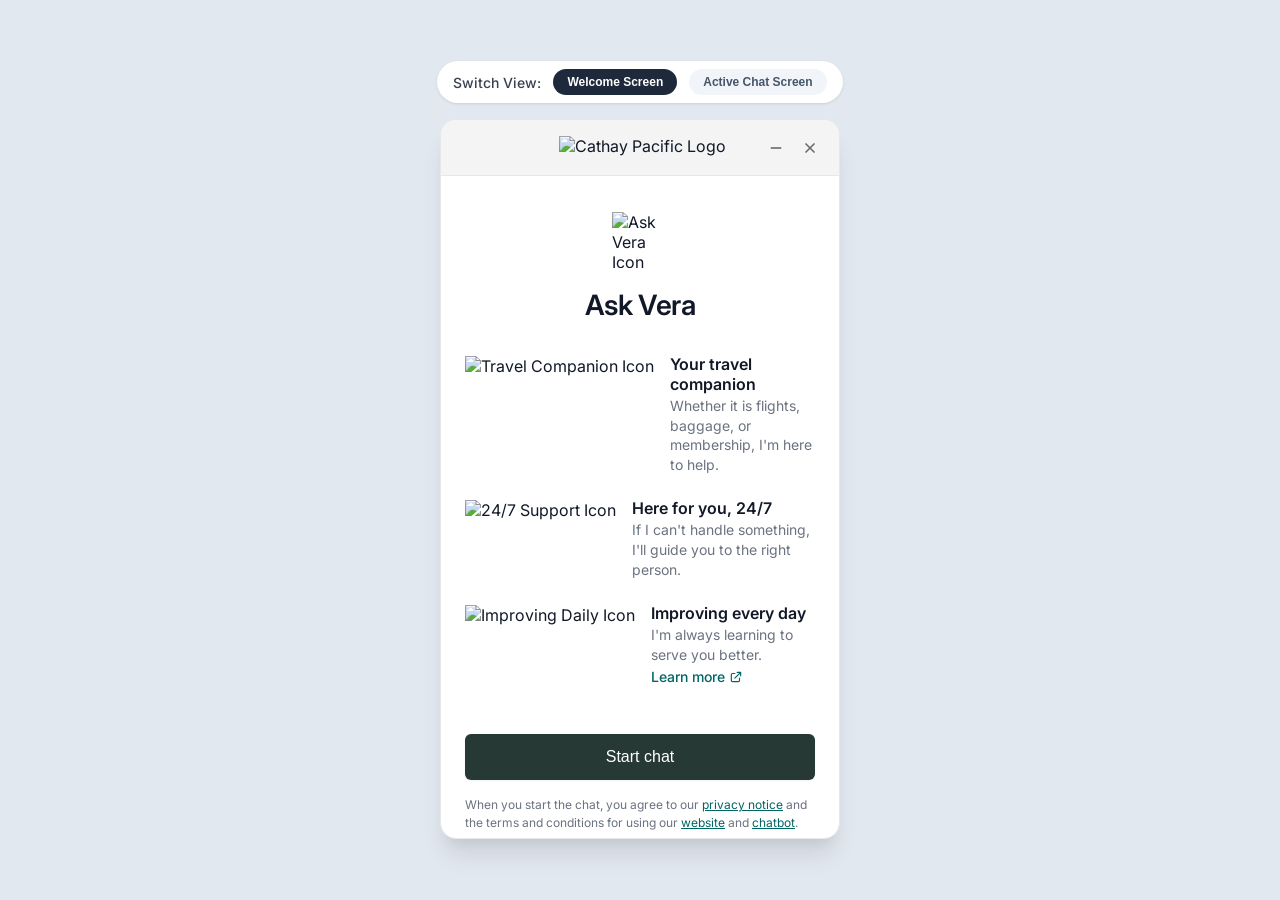
==== Frontend/index.html @ 7f9155d4 "added basic ui elements from the website" ====
<!DOCTYPE html>
<html lang="en">

<head>
    <meta charset="UTF-8">
    <meta name="viewport" content="width=device-width, initial-scale=1.0">
    <title>Ask Vera - Cathay Assistant</title>

    <!-- Inter Font -->
    <link rel="preconnect" href="https://fonts.googleapis.com">
    <link rel="preconnect" href="https://fonts.gstatic.com" crossorigin>
    <link href="https://fonts.googleapis.com/css2?family=Inter:wght@300;400;500;600;700&display=swap" rel="stylesheet">

    <!-- Embedded style.css for Single-File Standalone Execution -->
    <link rel="stylesheet" href="./style.css">
</head>

<body>

    <!-- Demo Screen Switching Toolbar -->
    <div class="view-switcher-toolbar">
        <span>Switch View:</span>
        <button id="btn-welcome-view" class="demo-btn demo-btn-active">Welcome Screen</button>
        <button id="btn-chat-view" class="demo-btn demo-btn-inactive">Active Chat Screen</button>
    </div>

    <!-- Chat Modal Window Container -->
    <div class="chat-modal">

        <!-- HEADER -->
        <header class="modal-header">
            <div class="header-spacer"></div>

            <!-- Cathay Pacific Logo Image Asset -->
            <div class="header-logo">
                <img src="https://companieslogo.com/img/orig/0293.HK-ef2d48dd.png?t=1746518351" alt="Cathay Pacific Logo">
            </div>

            <!-- Window Action Buttons -->
            <div class="header-actions">
                <button class="icon-btn" title="Minimize">
                    <img src="data:image/svg+xml;utf8,<svg xmlns='http://www.w3.org/2000/svg' viewBox='0 0 24 24' fill='none' stroke='%23333333' stroke-width='2.2'><line x1='5' y1='12' x2='19' y2='12'/></svg>"
                        alt="Minimize">
                </button>
                <button class="icon-btn" title="Close">
                    <img src="data:image/svg+xml;utf8,<svg xmlns='http://www.w3.org/2000/svg' viewBox='0 0 24 24' fill='none' stroke='%23333333' stroke-width='2.2'><line x1='18' y1='6' x2='6' y2='18'/><line x1='6' y1='6' x2='18' y2='18'/></svg>"
                        alt="Close">
                </button>
            </div>
        </header>

        <!-- SCREEN 1: WELCOME SCREEN -->
        <div id="screen-welcome" class="screen-view welcome-container custom-scrollbar">
            <div class="welcome-hero">

                <!-- Hero AI Spark Icon -->
                <div class="hero-icon-box">
                    <img src="https://www.cathaypacific.com/verachatbot/assets/img/start_page/icon_ai_chatbot.svg" alt="Ask Vera Icon">
                </div>

                <h1 class="welcome-title">Ask Vera</h1>

                <!-- Feature Points -->
                <div class="feature-list">

                    <!-- Feature 1: Flight -->
                    <div class="feature-item">
                        <div class="feature-icon">
                            <img src="https://www.cathaypacific.com/verachatbot/assets/img/start_page/icon_intro_1.png" alt="Travel Companion Icon">
                        </div>
                        <div class="feature-content">
                            <h3>Your travel companion</h3>
                            <p>Whether it is flights, baggage, or membership, I'm here to help.</p>
                        </div>
                    </div>

                    <!-- Feature 2: 24/7 Clock -->
                    <div class="feature-item">
                        <div class="feature-icon">
                            <img src="https://www.cathaypacific.com/verachatbot/assets/img/start_page/icon_intro_2.png" alt="24/7 Support Icon">
                        </div>
                        <div class="feature-content">
                            <h3>Here for you, 24/7</h3>
                            <p>If I can't handle something, I'll guide you to the right person.</p>
                        </div>
                    </div>

                    <!-- Feature 3: Sprout/Improving -->
                    <div class="feature-item">
                        <div class="feature-icon">
                            <img src="https://www.cathaypacific.com/verachatbot/assets/img/start_page/icon_intro_3.png" alt="Improving Daily Icon">
                        </div>
                        <div class="feature-content">
                            <h3>Improving every day</h3>
                            <p>I'm always learning to serve you better.</p>
                            <a href="#" class="inline-link">
                                Learn more
                                <img src="data:image/svg+xml;utf8,<svg xmlns='http://www.w3.org/2000/svg' viewBox='0 0 24 24' fill='none' stroke='%23006564' stroke-width='2'><path stroke-linecap='round' stroke-linejoin='round' d='M10 6H6a2 2 0 00-2 2v10a2 2 0 002 2h10a2 2 0 002-2v-4M14 4h6m0 0v6m0-6L10 14'/></svg>"
                                    alt="External Link">
                            </a>
                        </div>
                    </div>

                </div>
            </div>

            <!-- Footer Button Area -->
            <div class="welcome-footer">
                <button id="btn-start-chat-action" class="btn-start-chat">Start chat</button>
                <p class="terms-text">
                    When you start the chat, you agree to our
                    <a href="#">privacy notice</a> and the terms and conditions for using our
                    <a href="#">website</a> and <a href="#">chatbot</a>.
                </p>
            </div>
        </div>

        <!-- SCREEN 2: ACTIVE CHAT SCREEN -->
        <div id="screen-chat" class="screen-view hidden">

            <!-- Messages Thread -->
            <div id="chat-messages-container" class="chat-messages-area custom-scrollbar">

                <!-- Welcome Greeting -->
                <div class="greeting-header">
                    <h2 class="greeting-title">
                        Hello there
                        <img src="data:image/svg+xml;utf8,<svg xmlns='http://www.w3.org/2000/svg' viewBox='0 0 100 100'><text y='.9em' font-size='90'>👋</text></svg>"
                            class="hand-wave-icon" alt="Waving Hand">
                    </h2>

                    <div class="divider-container">
                        <div class="divider-line"></div>
                        <span class="divider-text">Powered by Generative AI</span>
                        <div class="divider-line"></div>
                    </div>
                </div>

                <!-- Assistant Message Block -->
                <div class="message-meta">Vera 6:43 pm</div>
                <div class="chat-bubble-received">
                    Hi! I'm Vera, your AI travel assistant. I can help with flights, baggage, membership and more. How
                    can I assist you today?
                </div>

                <!-- Interactive Quick Option Chips -->
                <div class="quick-options-grid">

                    <button class="option-chip" data-prompt="I would like to change my flight">
                        <img src="data:image/svg+xml;utf8,<svg xmlns='http://www.w3.org/2000/svg' viewBox='0 0 24 24' fill='none' stroke='%23006564' stroke-width='2'><path stroke-linecap='round' stroke-linejoin='round' d='M4 4v5h.582m15.356 2A8.001 8.001 0 004.582 9m0 0H9m11 11v-5h-.581m0 0a8.003 8.003 0 01-15.357-2m15.357 2H15'/></svg>"
                            alt="Change Flight">
                        Change flight
                    </button>

                    <button class="option-chip" data-prompt="I need to update my contact details">
                        <img src="data:image/svg+xml;utf8,<svg xmlns='http://www.w3.org/2000/svg' viewBox='0 0 24 24' fill='none' stroke='%23006564' stroke-width='2'><path stroke-linecap='round' stroke-linejoin='round' d='M10 6H5a2 2 0 00-2 2v9a2 2 0 002 2h14a2 2 0 002-2V8a2 2 0 00-2-2h-5m-4 0V5a2 2 0 114 0v1m-4 0a2 2 0 104 0m-5 8a2 2 0 100-4 2 2 0 000 4zm0 0c1.306 0 2.417.835 2.83 2M9 14a3.001 3.001 0 00-2.83 2'/></svg>"
                            alt="Update Contact">
                        Update contact details
                    </button>

                    <button class="option-chip" data-prompt="Help me troubleshoot an issue">
                        <img src="data:image/svg+xml;utf8,<svg xmlns='http://www.w3.org/2000/svg' viewBox='0 0 24 24' fill='none' stroke='%23006564' stroke-width='2'><path stroke-linecap='round' stroke-linejoin='round' d='M12 18h.01M8 21h8a2 2 0 002-2V5a2 2 0 00-2-2H8a2 2 0 00-2 2v14a2 2 0 002 2z'/></svg>"
                            alt="Troubleshoot">
                        Troubleshoot an issue
                    </button>

                    <button class="option-chip" data-prompt="I want to change my name on the ticket">
                        <img src="data:image/svg+xml;utf8,<svg xmlns='http://www.w3.org/2000/svg' viewBox='0 0 24 24' fill='none' stroke='%23006564' stroke-width='2'><path stroke-linecap='round' stroke-linejoin='round' d='M15.232 5.232l3.536 3.536m-2.036-5.036a2.5 2.5 0 113.536 3.536L6.5 21.036H3v-3.572L16.732 3.732z'/></svg>"
                            alt="Change Name">
                        Change name
                    </button>

                    <button class="option-chip" data-prompt="I need to cancel my booking">
                        <img src="data:image/svg+xml;utf8,<svg xmlns='http://www.w3.org/2000/svg' viewBox='0 0 24 24' fill='none' stroke='%23006564' stroke-width='2'><path stroke-linecap='round' stroke-linejoin='round' d='M15 5v2m0 4v2m0 4v2M5 5a2 2 0 00-2 2v3a2 2 0 110 4v3a2 2 0 002 2h14a2 2 0 002-2v-3a2 2 0 110-4V7a2 2 0 00-2-2H5z'/></svg>"
                            alt="Cancel Booking">
                        Cancel booking
                    </button>

                    <button class="option-chip" data-prompt="Manage my membership account">
                        <img src="data:image/svg+xml;utf8,<svg xmlns='http://www.w3.org/2000/svg' viewBox='0 0 24 24' fill='none' stroke='%23006564' stroke-width='2'><path stroke-linecap='round' stroke-linejoin='round' d='M16 7a4 4 0 11-8 0 4 4 0 018 0zM12 14a7 7 0 00-7 7h14a7 7 0 00-7-7z'/></svg>"
                            alt="Manage Account">
                        Manage my account
                    </button>

                    <button class="option-chip" data-prompt="I would like to upgrade my cabin class">
                        <img src="data:image/svg+xml;utf8,<svg xmlns='http://www.w3.org/2000/svg' viewBox='0 0 24 24' fill='none' stroke='%23006564' stroke-width='2'><path stroke-linecap='round' stroke-linejoin='round' d='M5 10l7-7m0 0l7 7m-7-7v18'/></svg>"
                            alt="Upgrade Cabin">
                        Upgrade my cabin
                    </button>

                </div>

            </div>

            <!-- Chat Bottom Input Footer -->
            <div class="chat-footer">
                <form id="chat-form" class="input-wrapper" onsubmit="event.preventDefault(); handleUserSendMessage();">
                    <input type="text" id="chat-user-input" placeholder="Type or ask something" class="chat-input"
                        autocomplete="off">
                    <button type="submit" class="btn-send">SEND</button>
                </form>

                <div class="footer-disclaimer">
                    <span>Vera is always learning—verify important details.</span>
                    <a href="#" class="inline-link" style="font-size: 11px;">
                        Learn more
                        <img src="data:image/svg+xml;utf8,<svg xmlns='http://www.w3.org/2000/svg' viewBox='0 0 24 24' fill='none' stroke='%23006564' stroke-width='2'><path stroke-linecap='round' stroke-linejoin='round' d='M10 6H6a2 2 0 00-2 2v10a2 2 0 002 2h10a2 2 0 002-2v-4M14 4h6m0 0v6m0-6L10 14'/></svg>"
                            alt="Link" style="width:11px; height:11px;">
                    </a>
                </div>
            </div>
        </div>
    </div>
    <script src="./main.js"></script>

</body>

</html>
---- Frontend/style.css ----
:root {
    --cathay-dark: #273934;
    --cathay-dark-hover: #1b2925;
    --cathay-teal: #006564;
    --cathay-teal-hover: #004d4c;
    --cathay-light-bg: #f5f5f4;
    --cathay-color: #006564;
    --header-bg: #f3f4f3;
    --border-color: #e5e7eb;
    --text-main: #111827;
    --text-muted: #6b7280;
    --text-subtle: #9ca3af;
    --chip-border: #d1d5db;
    --chip-border-hover: #9ca3af;
    --font-family: 'Inter', -apple-system, BlinkMacSystemFont, "Segoe UI", Roboto, sans-serif;
}

* {
    box-sizing: border-box;
    margin: 0;
    padding: 0;
}

body {
    font-family: var(--font-family);
    background-color: #e2e8f0;
    min-height: 100vh;
    display: flex;
    flex-direction: column;
    align-items: center;
    justify-content: center;
    padding: 16px;
    color: var(--text-main);
    -webkit-font-smoothing: antialiased;
}

/* Screen View Switcher Toolbar (Demo Toggle) */
.view-switcher-toolbar {
    margin-bottom: 16px;
    background-color: #ffffff;
    padding: 8px 16px;
    border-radius: 9999px;
    box-shadow: 0 1px 3px rgba(0, 0, 0, 0.1);
    display: flex;
    align-items: center;
    gap: 12px;
    font-size: 14px;
    z-index: 10;
}

.view-switcher-toolbar span {
    font-weight: 500;
    color: #374151;
}

.demo-btn {
    padding: 6px 14px;
    border-radius: 9999px;
    font-size: 12px;
    font-weight: 600;
    border: none;
    cursor: pointer;
    transition: all 0.2s ease;
}

.demo-btn-active {
    background-color: #1e293b;
    color: #ffffff;
}

.demo-btn-inactive {
    background-color: #f1f5f9;
    color: #475569;
}

.demo-btn-inactive:hover {
    background-color: #e2e8f0;
}

/* Chat Window Container */
.chat-modal {
    width: 100%;
    max-width: 400px;
    height: 720px;
    background-color: #ffffff;
    border-radius: 16px;
    box-shadow: 0 20px 25px -5px rgba(0, 0, 0, 0.1), 0 10px 10px -5px rgba(0, 0, 0, 0.04);
    overflow: hidden;
    display: flex;
    flex-direction: column;
    border: 1px solid var(--border-color);
    position: relative;
}

/* Modal Header */
.modal-header {
    height: 56px;
    background-color: var(--header-bg);
    border-bottom: 1px solid var(--border-color);
    display: flex;
    align-items: center;
    justify-content: space-between;
    padding: 0 20px;
    flex-shrink: 0;
    user-select: none;
}

.header-spacer {
    width: 24px;
}

.header-logo {
    display: flex;
    align-items: center;
    justify-content: center;
}

.header-logo img {
    height: 24px;
    width: auto;
    padding-left: 2rem;
}

.header-actions {
    display: flex;
    align-items: center;
    gap: 16px;
}

.icon-btn {
    background: none;
    border: none;
    cursor: pointer;
    display: flex;
    align-items: center;
    justify-content: center;
    opacity: 0.7;
    transition: opacity 0.2s ease;
}

.icon-btn:hover {
    opacity: 1;
}

.icon-btn img {
    width: 18px;
    height: 18px;
}

/* Screen Views Setup */
.screen-view {
    flex: 1;
    display: flex;
    flex-direction: column;
    overflow: hidden;
}

.screen-view.hidden {
    display: none !important;
}

/* Scrollbar Formatting */
.custom-scrollbar {
    overflow-y: auto;
}

.custom-scrollbar::-webkit-scrollbar {
    width: 5px;
}

.custom-scrollbar::-webkit-scrollbar-track {
    background: transparent;
}

.custom-scrollbar::-webkit-scrollbar-thumb {
    background: #cbd5e1;
    border-radius: 10px;
}

/* ================= WELCOME SCREEN ================= */
.welcome-container {
    padding: 24px;
    justify-content: space-between;
}

.welcome-hero {
    display: flex;
    flex-direction: column;
    align-items: center;
    padding-top: 8px;
}

.hero-icon-box {
    width: 64px;
    height: 64px;
    border-radius: 16px;
    background-color: transparent;
    display: flex;
    align-items: center;
    justify-content: center;
    margin-bottom: 16px;
}

.hero-icon-box img {
    width: 56px;
    height: 56px;
}

.welcome-title {
    font-size: 28px;
    font-weight: 600;
    color: var(--text-main);
    margin-bottom: 32px;
    letter-spacing: -0.02em;
}

/* Feature Items List */
.feature-list {
    width: 100%;
    display: flex;
    flex-direction: column;
    gap: 24px;
    text-align: left;
}

.feature-item {
    display: flex;
    align-items: flex-start;
    gap: 16px;
}

.feature-icon {
    margin-top: 2px;
    flex-shrink: 0;
}

.feature-icon img {
    width: 24px;
    height: 24px;
}

.feature-content h3 {
    font-size: 16px;
    font-weight: 600;
    color: var(--text-main);
}

.feature-content p {
    font-size: 14px;
    color: var(--text-muted);
    line-height: 1.4;
    margin-top: 2px;
}

.inline-link {
    display: inline-flex;
    align-items: center;
    gap: 4px;
    font-size: 14px;
    color: var(--cathay-teal);
    text-decoration: none;
    margin-top: 4px;
    font-weight: 500;
}

.inline-link:hover {
    text-decoration: underline;
}

.inline-link img {
    width: 14px;
    height: 14px;
}

/* Welcome Action Footer */
.welcome-footer {
    margin-top: 32px;
    padding-top: 16px;
}

.btn-start-chat {
    width: 100%;
    padding: 14px 0;
    background-color: var(--cathay-dark);
    color: #ffffff;
    font-weight: 500;
    font-size: 16px;
    border: none;
    border-radius: 6px;
    cursor: pointer;
    transition: background-color 0.2s ease;
    box-shadow: 0 1px 2px rgba(0, 0, 0, 0.05);
}

.btn-start-chat:hover {
    background-color: var(--cathay-dark-hover);
}

.terms-text {
    font-size: 12px;
    color: var(--text-muted);
    text-align: left;
    margin-top: 16px;
    line-height: 1.5;
}

.terms-text a {
    color: var(--cathay-teal);
    text-decoration: underline;
}

/* ================= ACTIVE CHAT SCREEN ================= */
.chat-messages-area {
    flex: 1;
    padding: 20px;
    display: flex;
    flex-direction: column;
    gap: 16px;
}

.greeting-header {
    padding-top: 8px;
}

.greeting-title {
    font-size: 28px;
    font-weight: 600;
    color: var(--text-main);
    display: flex;
    align-items: center;
    gap: 8px;
}

.hand-wave-icon {
    width: 28px;
    height: 28px;
}

/* Powered by Divider */
.divider-container {
    display: flex;
    align-items: center;
    margin: 16px 0;
}

.divider-line {
    flex-grow: 1;
    border-top: 1px solid var(--border-color);
}

.divider-text {
    padding: 0 12px;
    font-size: 12px;
    color: var(--text-subtle);
    font-weight: 400;
}

/* Chat Metadata */
.message-meta {
    font-size: 12px;
    color: var(--text-subtle);
    font-weight: 500;
}

/* Message Bubbles */
.chat-bubble-received {
    background-color: var(--cathay-light-bg);
    color: #1f2937;
    padding: 16px;
    border-radius: 16px;
    border-top-left-radius: 2px;
    max-width: 88%;
    font-size: 14.5px;
    line-height: 1.5;
}

.chat-bubble-sent {
    background-color: var(--cathay-dark);
    color: #ffffff;
    padding: 12px 16px;
    border-radius: 16px;
    border-top-right-radius: 2px;
    max-width: 80%;
    font-size: 14px;
    line-height: 1.4;
    align-self: flex-end;
}

/* Quick Action Chips */
.quick-options-grid {
    display: flex;
    flex-wrap: wrap;
    gap: 8px;
    padding-top: 8px;
}

.option-chip {
    display: flex;
    align-items: center;
    gap: 8px;
    padding: 10px 14px;
    background-color: #ffffff;
    border: 1px solid var(--chip-border);
    color: #1f2937;
    border-radius: 8px;
    font-size: 12px;
    font-weight: 500;
    cursor: pointer;
    transition: all 0.2s ease;
    box-shadow: 0 1px 2px rgba(0, 0, 0, 0.03);
}

.option-chip:hover {
    border-color: var(--chip-border-hover);
    background-color: #f9fafb;
}

.option-chip img {
    width: 16px;
    height: 16px;
}

/* Input & Bottom Sticky Footer */
.chat-footer {
    border-top: 1px solid var(--border-color);
    background-color: #ffffff;
    padding: 12px;
}

.input-wrapper {
    display: flex;
    align-items: center;
    justify-content: space-between;
    background-color: var(--cathay-light-bg);
    border-radius: 9999px;
    padding: 8px 16px;
    margin-bottom: 8px;
}

.chat-input {
    background: transparent;
    border: none;
    outline: none;
    font-size: 14px;
    color: var(--text-main);
    width: 100%;
    padding-right: 8px;
}

.chat-input::placeholder {
    color: var(--text-subtle);
}

.btn-send {
    background: none;
    border: none;
    color: var(--cathay-teal);
    font-weight: 600;
    font-size: 12px;
    letter-spacing: 0.05em;
    text-transform: uppercase;
    cursor: pointer;
    transition: opacity 0.2s ease;
    flex-shrink: 0;
}

.btn-send:hover {
    opacity: 0.8;
}

.footer-disclaimer {
    font-size: 11px;
    color: var(--text-muted);
    text-align: center;
    display: flex;
    align-items: center;
    justify-content: center;
    gap: 4px;
    padding-top: 4px;
}
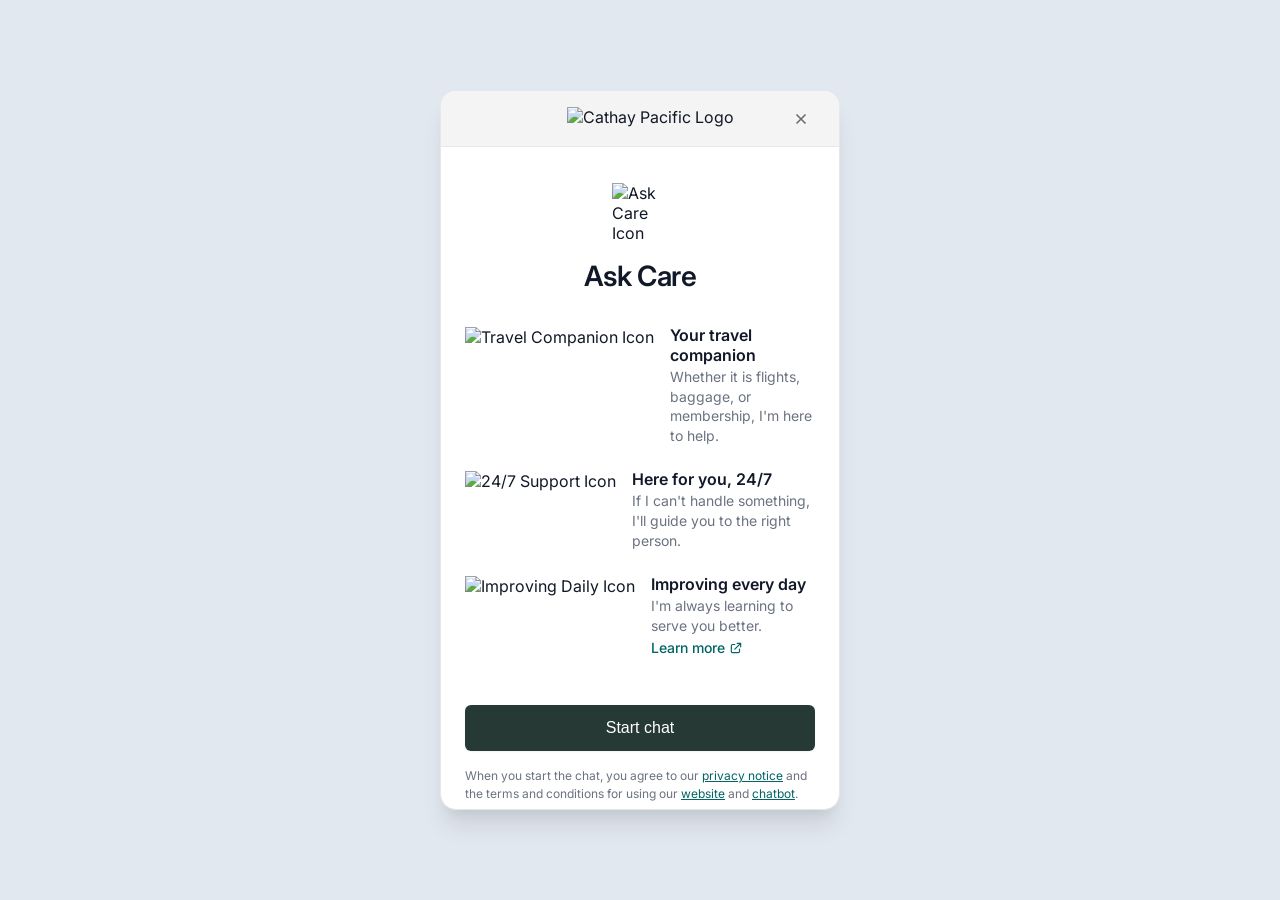
==== commit f311748f: "Done" ====
--- a/Frontend/index.html
+++ b/Frontend/index.html
@@ -4,7 +4,7 @@
 <head>
     <meta charset="UTF-8">
     <meta name="viewport" content="width=device-width, initial-scale=1.0">
-    <title>Ask Vera - Cathay Assistant</title>
+    <title>Ask Care - Cathay Assistant</title>
 
     <!-- Inter Font -->
     <link rel="preconnect" href="https://fonts.googleapis.com">
@@ -16,13 +16,6 @@
 </head>
 
 <body>
-
-    <!-- Demo Screen Switching Toolbar -->
-    <div class="view-switcher-toolbar">
-        <span>Switch View:</span>
-        <button id="btn-welcome-view" class="demo-btn demo-btn-active">Welcome Screen</button>
-        <button id="btn-chat-view" class="demo-btn demo-btn-inactive">Active Chat Screen</button>
-    </div>
 
     <!-- Chat Modal Window Container -->
     <div class="chat-modal">
@@ -38,10 +31,6 @@
 
             <!-- Window Action Buttons -->
             <div class="header-actions">
-                <button class="icon-btn" title="Minimize">
-                    <img src="data:image/svg+xml;utf8,<svg xmlns='http://www.w3.org/2000/svg' viewBox='0 0 24 24' fill='none' stroke='%23333333' stroke-width='2.2'><line x1='5' y1='12' x2='19' y2='12'/></svg>"
-                        alt="Minimize">
-                </button>
                 <button class="icon-btn" title="Close">
                     <img src="data:image/svg+xml;utf8,<svg xmlns='http://www.w3.org/2000/svg' viewBox='0 0 24 24' fill='none' stroke='%23333333' stroke-width='2.2'><line x1='18' y1='6' x2='6' y2='18'/><line x1='6' y1='6' x2='18' y2='18'/></svg>"
                         alt="Close">
@@ -55,10 +44,10 @@
 
                 <!-- Hero AI Spark Icon -->
                 <div class="hero-icon-box">
-                    <img src="https://www.cathaypacific.com/verachatbot/assets/img/start_page/icon_ai_chatbot.svg" alt="Ask Vera Icon">
+                    <img src="https://www.cathaypacific.com/verachatbot/assets/img/start_page/icon_ai_chatbot.svg" alt="Ask Care Icon">
                 </div>
 
-                <h1 class="welcome-title">Ask Vera</h1>
+                <h1 class="welcome-title">Ask Care</h1>
 
                 <!-- Feature Points -->
                 <div class="feature-list">
@@ -137,55 +126,25 @@
                 </div>
 
                 <!-- Assistant Message Block -->
-                <div class="message-meta">Vera 6:43 pm</div>
+                <div class="message-meta">Care 6:43 pm</div>
                 <div class="chat-bubble-received">
-                    Hi! I'm Vera, your AI travel assistant. I can help with flights, baggage, membership and more. How
+                    Hi! I'm Care, your AI travel assistant. I can help with flights, baggage, membership and more. How
                     can I assist you today?
                 </div>
 
                 <!-- Interactive Quick Option Chips -->
                 <div class="quick-options-grid">
 
-                    <button class="option-chip" data-prompt="I would like to change my flight">
-                        <img src="data:image/svg+xml;utf8,<svg xmlns='http://www.w3.org/2000/svg' viewBox='0 0 24 24' fill='none' stroke='%23006564' stroke-width='2'><path stroke-linecap='round' stroke-linejoin='round' d='M4 4v5h.582m15.356 2A8.001 8.001 0 004.582 9m0 0H9m11 11v-5h-.581m0 0a8.003 8.003 0 01-15.357-2m15.357 2H15'/></svg>"
-                            alt="Change Flight">
-                        Change flight
+                    <button class="option-chip" data-prompt="View my plan">
+                        <img src="data:image/svg+xml;utf8,<svg xmlns='http://www.w3.org/2000/svg' viewBox='0 0 24 24' fill='none' stroke='%23006564' stroke-width='2'><path stroke-linecap='round' stroke-linejoin='round' d='M9 5H7a2 2 0 00-2 2v12a2 2 0 002 2h10a2 2 0 002-2V7a2 2 0 00-2-2h-2M9 5a2 2 0 002 2h2a2 2 0 002-2M9 5a2 2 0 012-2h2a2 2 0 012 2m-6 9l2 2 4-4'/></svg>"
+                            alt="View my plan">
+                        View my plan
                     </button>
 
-                    <button class="option-chip" data-prompt="I need to update my contact details">
-                        <img src="data:image/svg+xml;utf8,<svg xmlns='http://www.w3.org/2000/svg' viewBox='0 0 24 24' fill='none' stroke='%23006564' stroke-width='2'><path stroke-linecap='round' stroke-linejoin='round' d='M10 6H5a2 2 0 00-2 2v9a2 2 0 002 2h14a2 2 0 002-2V8a2 2 0 00-2-2h-5m-4 0V5a2 2 0 114 0v1m-4 0a2 2 0 104 0m-5 8a2 2 0 100-4 2 2 0 000 4zm0 0c1.306 0 2.417.835 2.83 2M9 14a3.001 3.001 0 00-2.83 2'/></svg>"
-                            alt="Update Contact">
-                        Update contact details
-                    </button>
-
-                    <button class="option-chip" data-prompt="Help me troubleshoot an issue">
-                        <img src="data:image/svg+xml;utf8,<svg xmlns='http://www.w3.org/2000/svg' viewBox='0 0 24 24' fill='none' stroke='%23006564' stroke-width='2'><path stroke-linecap='round' stroke-linejoin='round' d='M12 18h.01M8 21h8a2 2 0 002-2V5a2 2 0 00-2-2H8a2 2 0 00-2 2v14a2 2 0 002 2z'/></svg>"
-                            alt="Troubleshoot">
-                        Troubleshoot an issue
-                    </button>
-
-                    <button class="option-chip" data-prompt="I want to change my name on the ticket">
-                        <img src="data:image/svg+xml;utf8,<svg xmlns='http://www.w3.org/2000/svg' viewBox='0 0 24 24' fill='none' stroke='%23006564' stroke-width='2'><path stroke-linecap='round' stroke-linejoin='round' d='M15.232 5.232l3.536 3.536m-2.036-5.036a2.5 2.5 0 113.536 3.536L6.5 21.036H3v-3.572L16.732 3.732z'/></svg>"
-                            alt="Change Name">
-                        Change name
-                    </button>
-
-                    <button class="option-chip" data-prompt="I need to cancel my booking">
-                        <img src="data:image/svg+xml;utf8,<svg xmlns='http://www.w3.org/2000/svg' viewBox='0 0 24 24' fill='none' stroke='%23006564' stroke-width='2'><path stroke-linecap='round' stroke-linejoin='round' d='M15 5v2m0 4v2m0 4v2M5 5a2 2 0 00-2 2v3a2 2 0 110 4v3a2 2 0 002 2h14a2 2 0 002-2v-3a2 2 0 110-4V7a2 2 0 00-2-2H5z'/></svg>"
-                            alt="Cancel Booking">
-                        Cancel booking
-                    </button>
-
-                    <button class="option-chip" data-prompt="Manage my membership account">
-                        <img src="data:image/svg+xml;utf8,<svg xmlns='http://www.w3.org/2000/svg' viewBox='0 0 24 24' fill='none' stroke='%23006564' stroke-width='2'><path stroke-linecap='round' stroke-linejoin='round' d='M16 7a4 4 0 11-8 0 4 4 0 018 0zM12 14a7 7 0 00-7 7h14a7 7 0 00-7-7z'/></svg>"
-                            alt="Manage Account">
-                        Manage my account
-                    </button>
-
-                    <button class="option-chip" data-prompt="I would like to upgrade my cabin class">
-                        <img src="data:image/svg+xml;utf8,<svg xmlns='http://www.w3.org/2000/svg' viewBox='0 0 24 24' fill='none' stroke='%23006564' stroke-width='2'><path stroke-linecap='round' stroke-linejoin='round' d='M5 10l7-7m0 0l7 7m-7-7v18'/></svg>"
-                            alt="Upgrade Cabin">
-                        Upgrade my cabin
+                    <button class="option-chip" data-prompt="Take questionnaire">
+                        <img src="data:image/svg+xml;utf8,<svg xmlns='http://www.w3.org/2000/svg' viewBox='0 0 24 24' fill='none' stroke='%23006564' stroke-width='2'><path stroke-linecap='round' stroke-linejoin='round' d='M9 5H7a2 2 0 00-2 2v12a2 2 0 002 2h10a2 2 0 002-2V7a2 2 0 00-2-2h-2M9 5a2 2 0 002 2h2a2 2 0 002-2M9 12h.01M12 12h4M9 16h.01M12 16h4'/></svg>"
+                            alt="Take questionnaire">
+                        Take questionnaire
                     </button>
 
                 </div>
@@ -201,7 +160,7 @@
                 </form>
 
                 <div class="footer-disclaimer">
-                    <span>Vera is always learning—verify important details.</span>
+                    <span>Care is always learning—verify important details.</span>
                     <a href="#" class="inline-link" style="font-size: 11px;">
                         Learn more
                         <img src="data:image/svg+xml;utf8,<svg xmlns='http://www.w3.org/2000/svg' viewBox='0 0 24 24' fill='none' stroke='%23006564' stroke-width='2'><path stroke-linecap='round' stroke-linejoin='round' d='M10 6H6a2 2 0 00-2 2v10a2 2 0 002 2h10a2 2 0 002-2v-4M14 4h6m0 0v6m0-6L10 14'/></svg>"
@@ -211,6 +170,9 @@
             </div>
         </div>
     </div>
+    <script src="https://cdn.jsdelivr.net/npm/marked@18.2.0/lib/marked.umd.js"></script>
+    <script src="https://cdn.jsdelivr.net/npm/dompurify@3.4.17/dist/purify.min.js"></script>
+    <script src="./passenger-context.js"></script>
     <script src="./main.js"></script>
 
 </body>
--- a/Frontend/style.css
+++ b/Frontend/style.css
@@ -125,7 +125,10 @@
     display: flex;
     align-items: center;
     gap: 16px;
-}
+    position: relative;
+    z-index: 5;
+}
+.header-logo { pointer-events: none; }
 
 .icon-btn {
     background: none;
@@ -134,9 +137,15 @@
     display: flex;
     align-items: center;
     justify-content: center;
+    min-width: 36px;
+    min-height: 36px;
     opacity: 0.7;
     transition: opacity 0.2s ease;
-}
+    position: relative;
+    z-index: 2;
+}
+a.icon-btn { text-decoration: none; color: inherit; }
+#close-plan { min-width: 44px; min-height: 44px; z-index: 6; }
 
 .icon-btn:hover {
     opacity: 1;
@@ -158,6 +167,8 @@
 .screen-view.hidden {
     display: none !important;
 }
+html.open-chat #screen-welcome { display: none !important; }
+html.open-chat #screen-chat { display: flex !important; }
 
 /* Scrollbar Formatting */
 .custom-scrollbar {
@@ -367,7 +378,7 @@
     background-color: var(--cathay-light-bg);
     color: #1f2937;
     padding: 16px;
-    border-radius: 16px;
+    border: 1px solid var(--border-color);
     border-top-left-radius: 2px;
     max-width: 88%;
     font-size: 14.5px;
@@ -375,10 +386,9 @@
 }
 
 .chat-bubble-sent {
-    background-color: var(--cathay-dark);
-    color: #ffffff;
+    background-color: #e2ece7;
+    color: #2d2d2d;
     padding: 12px 16px;
-    border-radius: 16px;
     border-top-right-radius: 2px;
     max-width: 80%;
     font-size: 14px;
@@ -477,4 +487,158 @@
     justify-content: center;
     gap: 4px;
     padding-top: 4px;
-}+}
+
+/* Message Bubbles - Cathay Rounded Style */
+.chat-bubble-received,
+.chat-bubble-sent {
+    min-width: 0;
+    flex-shrink: 0;
+    overflow-wrap: anywhere;
+}
+
+.chat-bubble-received {
+    background-color: var(--cathay-light-bg);
+    color: #1f2937;
+    padding: 16px;
+    border-radius: 12px;
+    border: 1px solid var(--border-color);
+    max-width: 88%;
+    font-size: 14.5px;
+    line-height: 1.5;
+    align-self: flex-start;
+}
+
+.chat-bubble-received.has-action-buttons {
+    padding: 0;
+    overflow: hidden;
+    background-color: var(--cathay-light-bg);
+}
+
+.chat-bubble-received.has-action-buttons .chat-bubble-text {
+    padding: 16px;
+}
+
+.chat-bubble-received.has-action-buttons .chat-bubble-text > * + * {
+    margin-top: 0.75em;
+}
+
+.chat-bubble-received a {
+    color: var(--cathay-teal);
+    text-decoration: underline;
+}
+
+.chat-bubble-received a:hover {
+    color: var(--cathay-teal-hover);
+}
+
+.chat-bubble-received > * + * {
+    margin-top: 0.75em;
+}
+
+/* Stacked Action Buttons */
+.chat-action-button-group {
+    display: flex;
+    flex-direction: column;
+    background-color: #ffffff;
+    border-top: 1px solid #e5e7eb;
+    width: 100%;
+}
+
+.chat-action-btn-row {
+    width: 100%;
+    border-bottom: 1px solid #e5e7eb;
+}
+
+.chat-action-btn-row:last-child {
+    border-bottom: none;
+}
+
+.chat-action-btn {
+    width: 100%;
+    display: flex;
+    align-items: center;
+    justify-content: center;
+    position: relative;
+    padding: 14px 20px;
+    background-color: #ffffff;
+    border: none;
+    outline: none;
+    cursor: pointer;
+    color: var(--cathay-teal);
+    font-size: 15px;
+    font-weight: 500;
+    font-family: inherit;
+    transition: background-color 0.15s ease, color 0.15s ease;
+    user-select: none;
+    text-align: center;
+}
+
+.chat-action-btn:hover {
+    background-color: #f0f7f6;
+    color: var(--cathay-teal-hover);
+}
+
+.chat-action-btn:active {
+    background-color: #e2ece7;
+}
+
+.chat-action-btn-label {
+    flex: 1;
+    text-align: center;
+}
+
+/* Cathay Citation / Reference Link Chips */
+.cathay-citation-chips {
+    display: flex;
+    flex-wrap: wrap;
+    gap: 8px;
+    margin-top: 12px;
+    padding-top: 4px;
+}
+
+.cathay-citation-chip {
+    display: inline-flex;
+    align-items: center;
+    gap: 6px;
+    padding: 6px 10px;
+    background-color: #ffffff;
+    border: 1px solid #d1d5db;
+    border-radius: 4px;
+    color: var(--cathay-teal);
+    font-size: 12px;
+    font-weight: 500;
+    text-decoration: none !important;
+    max-width: 170px;
+    white-space: nowrap;
+    overflow: hidden;
+    text-overflow: ellipsis;
+    transition: all 0.2s ease;
+    cursor: pointer;
+    box-shadow: 0 1px 2px rgba(0, 0, 0, 0.02);
+}
+
+.cathay-citation-chip:hover {
+    border-color: var(--cathay-teal);
+    background-color: #f0f7f6;
+    color: var(--cathay-teal-hover);
+    text-decoration: none !important;
+}
+
+.cathay-citation-chip svg {
+    width: 14px;
+    height: 14px;
+    flex-shrink: 0;
+}
+
+.chat-bubble-sent {
+    background-color: #e2ece7;
+    color: #2d2d2d;
+    padding: 12px 16px;
+    border-radius: 10px;
+    border: 1px solid transparent;
+    max-width: 80%;
+    font-size: 14px;
+    line-height: 1.4;
+    align-self: flex-end;
+}
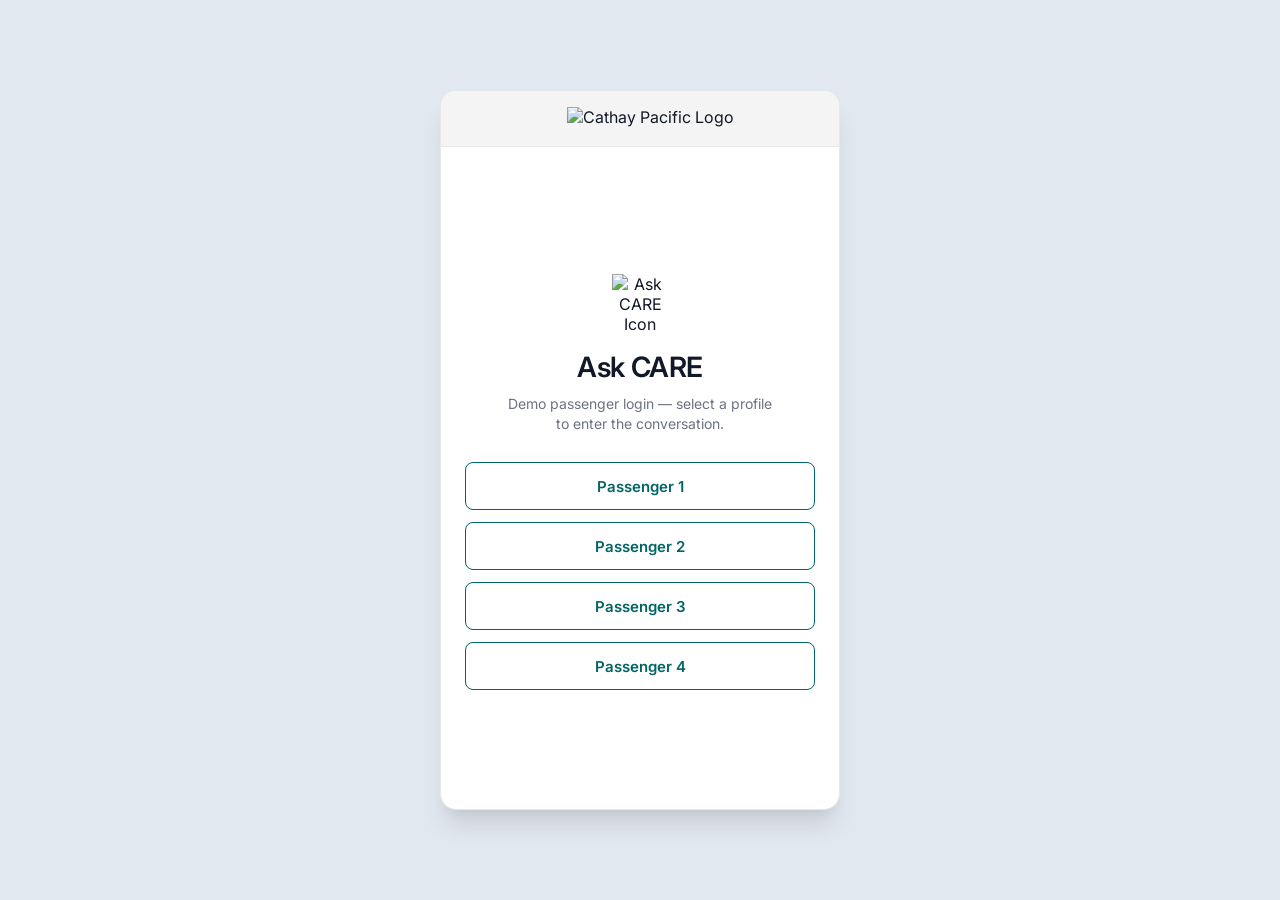
==== commit c29e7298: "Add in-phone demo login, capitalize CARE branding, and fix plan note/reference rendering" ====
--- a/Frontend/index.html
+++ b/Frontend/index.html
@@ -4,7 +4,7 @@
 <head>
     <meta charset="UTF-8">
     <meta name="viewport" content="width=device-width, initial-scale=1.0">
-    <title>Ask Care - Cathay Assistant</title>
+    <title>Ask CARE - Cathay Assistant</title>
 
     <!-- Inter Font -->
     <link rel="preconnect" href="https://fonts.googleapis.com">
@@ -31,23 +31,54 @@
 
             <!-- Window Action Buttons -->
             <div class="header-actions">
-                <button class="icon-btn" title="Close">
+                <button id="btn-close-chat" class="icon-btn hidden" type="button" title="Close">
                     <img src="data:image/svg+xml;utf8,<svg xmlns='http://www.w3.org/2000/svg' viewBox='0 0 24 24' fill='none' stroke='%23333333' stroke-width='2.2'><line x1='18' y1='6' x2='6' y2='18'/><line x1='6' y1='6' x2='18' y2='18'/></svg>"
                         alt="Close">
                 </button>
             </div>
         </header>
 
+        <!-- SCREEN 0: DEMO PASSENGER LOGIN -->
+        <div id="screen-login" class="screen-view login-container custom-scrollbar">
+            <div class="login-hero">
+                <div class="hero-icon-box">
+                    <img src="https://www.cathaypacific.com/verachatbot/assets/img/start_page/icon_ai_chatbot.svg" alt="Ask CARE Icon">
+                </div>
+                <h1 class="welcome-title login-title">Ask CARE</h1>
+                <p class="login-subtitle">Demo passenger login — select a profile to enter the conversation.</p>
+            </div>
+
+            <div class="login-passengers" aria-label="Choose a passenger">
+                <button type="button" class="passenger-btn" data-passenger="1">Passenger 1</button>
+                <button type="button" class="passenger-btn" data-passenger="2">Passenger 2</button>
+                <button type="button" class="passenger-btn" data-passenger="3">Passenger 3</button>
+                <button type="button" class="passenger-btn" data-passenger="4">Passenger 4</button>
+            </div>
+
+            <!-- In-phone prompt: Continue or Start new conversation -->
+            <div id="passenger-prompt-modal" class="phone-modal-backdrop hidden" role="dialog" aria-modal="true" aria-labelledby="prompt-passenger-title">
+                <div class="phone-modal-card">
+                    <h2 id="prompt-passenger-title">Passenger 1</h2>
+                    <p id="prompt-passenger-desc">Would you like to continue your previous conversation or start a new conversation?</p>
+                    <div class="phone-modal-actions">
+                        <button type="button" id="btn-continue-chat" class="btn-start-chat">Continue conversation</button>
+                        <button type="button" id="btn-new-chat" class="btn-secondary-chat">Start new conversation</button>
+                        <button type="button" id="btn-cancel-prompt" class="btn-cancel-prompt">Cancel</button>
+                    </div>
+                </div>
+            </div>
+        </div>
+
         <!-- SCREEN 1: WELCOME SCREEN -->
-        <div id="screen-welcome" class="screen-view welcome-container custom-scrollbar">
+        <div id="screen-welcome" class="screen-view welcome-container custom-scrollbar hidden">
             <div class="welcome-hero">
 
                 <!-- Hero AI Spark Icon -->
                 <div class="hero-icon-box">
-                    <img src="https://www.cathaypacific.com/verachatbot/assets/img/start_page/icon_ai_chatbot.svg" alt="Ask Care Icon">
-                </div>
-
-                <h1 class="welcome-title">Ask Care</h1>
+                    <img src="https://www.cathaypacific.com/verachatbot/assets/img/start_page/icon_ai_chatbot.svg" alt="Ask CARE Icon">
+                </div>
+
+                <h1 class="welcome-title">Ask CARE</h1>
 
                 <!-- Feature Points -->
                 <div class="feature-list">
@@ -126,9 +157,9 @@
                 </div>
 
                 <!-- Assistant Message Block -->
-                <div class="message-meta">Care 6:43 pm</div>
+                <div class="message-meta">CARE 18:43</div>
                 <div class="chat-bubble-received">
-                    Hi! I'm Care, your AI travel assistant. I can help with flights, baggage, membership and more. How
+                    Hi! I'm CARE, your AI travel assistant. I can help with flights, baggage, membership and more. How
                     can I assist you today?
                 </div>
 
@@ -160,7 +191,7 @@
                 </form>
 
                 <div class="footer-disclaimer">
-                    <span>Care is always learning—verify important details.</span>
+                    <span>CARE is always learning—verify important details.</span>
                     <a href="#" class="inline-link" style="font-size: 11px;">
                         Learn more
                         <img src="data:image/svg+xml;utf8,<svg xmlns='http://www.w3.org/2000/svg' viewBox='0 0 24 24' fill='none' stroke='%23006564' stroke-width='2'><path stroke-linecap='round' stroke-linejoin='round' d='M10 6H6a2 2 0 00-2 2v10a2 2 0 002 2h10a2 2 0 002-2v-4M14 4h6m0 0v6m0-6L10 14'/></svg>"
--- a/Frontend/style.css
+++ b/Frontend/style.css
@@ -147,6 +147,11 @@
 a.icon-btn { text-decoration: none; color: inherit; }
 #close-plan { min-width: 44px; min-height: 44px; z-index: 6; }
 
+.icon-btn.hidden {
+    visibility: hidden;
+    pointer-events: none;
+}
+
 .icon-btn:hover {
     opacity: 1;
 }
@@ -167,6 +172,7 @@
 .screen-view.hidden {
     display: none !important;
 }
+html.open-chat #screen-login { display: none !important; }
 html.open-chat #screen-welcome { display: none !important; }
 html.open-chat #screen-chat { display: flex !important; }
 
@@ -642,3 +648,131 @@
     line-height: 1.4;
     align-self: flex-end;
 }
+
+/* ================= DEMO PASSENGER LOGIN & PROMPT ================= */
+.login-container {
+    padding: 32px 24px 28px;
+    justify-content: center;
+    gap: 28px;
+}
+
+.login-hero {
+    display: flex;
+    flex-direction: column;
+    align-items: center;
+    text-align: center;
+}
+
+.login-title {
+    margin-bottom: 10px;
+}
+
+.login-subtitle {
+    font-size: 14px;
+    color: var(--text-muted);
+    line-height: 1.45;
+    max-width: 280px;
+}
+
+.login-passengers {
+    display: flex;
+    flex-direction: column;
+    gap: 12px;
+    width: 100%;
+}
+
+.passenger-btn {
+    min-height: 48px;
+    padding: 12px 16px;
+    border: 1px solid var(--cathay-teal);
+    border-radius: 8px;
+    background: #ffffff;
+    color: var(--cathay-teal);
+    font: inherit;
+    font-size: 15px;
+    font-weight: 600;
+    cursor: pointer;
+    transition: background-color 0.2s ease, color 0.2s ease;
+}
+
+.passenger-btn:hover,
+.passenger-btn:focus-visible {
+    background-color: var(--cathay-teal);
+    color: #ffffff;
+    outline: none;
+}
+
+.phone-modal-backdrop {
+    position: absolute;
+    inset: 0;
+    background: rgba(17, 24, 39, 0.45);
+    display: flex;
+    align-items: center;
+    justify-content: center;
+    padding: 20px;
+    z-index: 20;
+}
+
+.phone-modal-backdrop.hidden {
+    display: none !important;
+}
+
+.phone-modal-card {
+    width: 100%;
+    background: #ffffff;
+    border-radius: 14px;
+    padding: 22px 20px;
+    box-shadow: 0 20px 30px rgba(0, 0, 0, 0.18);
+    text-align: center;
+}
+
+.phone-modal-card h2 {
+    font-size: 18px;
+    font-weight: 600;
+    color: var(--text-main);
+    margin-bottom: 8px;
+}
+
+.phone-modal-card p {
+    font-size: 14px;
+    color: var(--text-muted);
+    line-height: 1.45;
+    margin-bottom: 18px;
+}
+
+.phone-modal-actions {
+    display: flex;
+    flex-direction: column;
+    gap: 10px;
+}
+
+.btn-secondary-chat {
+    width: 100%;
+    padding: 12px 16px;
+    border-radius: 6px;
+    border: 1px solid var(--cathay-teal);
+    background: #ffffff;
+    color: var(--cathay-teal);
+    font-size: 15px;
+    font-weight: 600;
+    cursor: pointer;
+    transition: background-color 0.2s ease, color 0.2s ease;
+}
+
+.btn-secondary-chat:hover {
+    background-color: #f0f7f6;
+}
+
+.btn-cancel-prompt {
+    background: none;
+    border: none;
+    color: var(--text-muted);
+    font-size: 13px;
+    font-weight: 500;
+    padding: 6px;
+    cursor: pointer;
+}
+
+.btn-cancel-prompt:hover {
+    color: var(--text-main);
+}
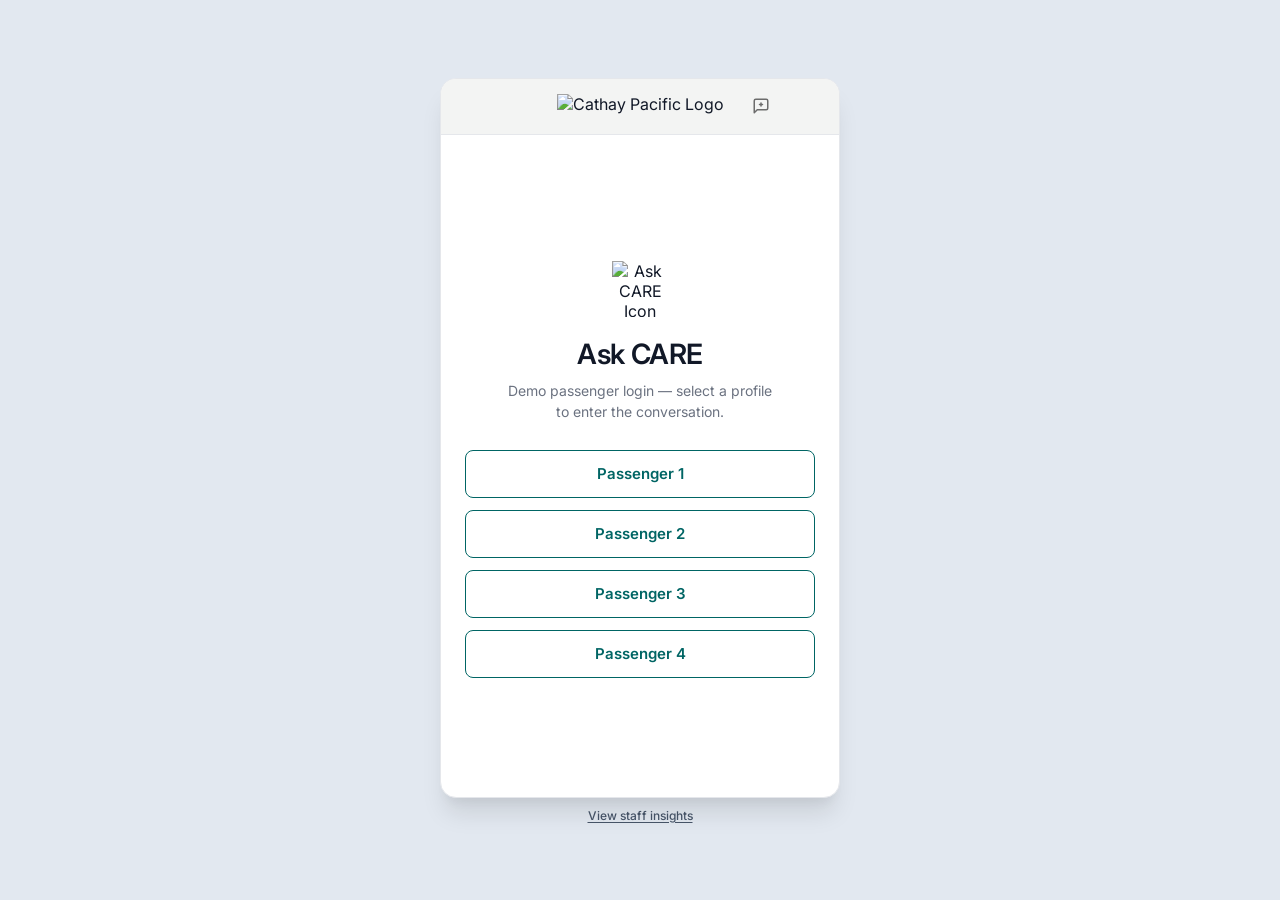
==== commit a68f66bb: "Add accessibility service feedback widget, Cloud SQL storage, and staff insights dashboard" ====
--- a/Frontend/index.html
+++ b/Frontend/index.html
@@ -204,6 +204,7 @@
     <script src="https://cdn.jsdelivr.net/npm/marked@18.2.0/lib/marked.umd.js"></script>
     <script src="https://cdn.jsdelivr.net/npm/dompurify@3.4.17/dist/purify.min.js"></script>
     <script src="./passenger-context.js"></script>
+    <script src="./feedback-widget.js"></script>
     <script src="./main.js"></script>
 
 </body>
--- a/Frontend/style.css
+++ b/Frontend/style.css
@@ -106,7 +106,7 @@
 }
 
 .header-spacer {
-    width: 24px;
+    width: 76px;
 }
 
 .header-logo {
@@ -118,13 +118,14 @@
 .header-logo img {
     height: 24px;
     width: auto;
-    padding-left: 2rem;
 }
 
 .header-actions {
     display: flex;
     align-items: center;
-    gap: 16px;
+    justify-content: flex-end;
+    gap: 4px;
+    min-width: 76px;
     position: relative;
     z-index: 5;
 }
@@ -776,3 +777,86 @@
 .btn-cancel-prompt:hover {
     color: var(--text-main);
 }
+
+/* ================= FEEDBACK MODAL WIDGET ================= */
+.feedback-modal-card {
+    text-align: left;
+}
+
+.feedback-modal-card h2 {
+    text-align: center;
+}
+
+.feedback-modal-subtitle {
+    text-align: center;
+    margin-bottom: 14px !important;
+}
+
+.feedback-form {
+    display: flex;
+    flex-direction: column;
+    gap: 12px;
+}
+
+.feedback-field {
+    display: flex;
+    flex-direction: column;
+    gap: 5px;
+    font-size: 13px;
+    font-weight: 600;
+    color: var(--text-main);
+}
+
+.feedback-field input,
+.feedback-field select,
+.feedback-field textarea {
+    width: 100%;
+    padding: 9px 11px;
+    border: 1px solid #d1d5db;
+    border-radius: 6px;
+    font: inherit;
+    font-size: 14px;
+    font-weight: 400;
+    color: var(--text-main);
+    background: #ffffff;
+}
+
+.feedback-field input:focus,
+.feedback-field select:focus,
+.feedback-field textarea:focus {
+    outline: none;
+    border-color: var(--cathay-teal);
+}
+
+.feedback-status {
+    margin: 0 !important;
+    font-size: 13px !important;
+    font-weight: 500;
+    text-align: center;
+}
+
+.feedback-status.hidden {
+    display: none;
+}
+
+.feedback-status.success {
+    color: #0f766e !important;
+}
+
+.feedback-status.error {
+    color: #b91c1c !important;
+}
+
+.staff-insights-footer-link {
+    display: inline-block;
+    margin-top: 10px;
+    font-size: 12px;
+    font-weight: 500;
+    color: #475569;
+    text-decoration: underline;
+    text-underline-offset: 2px;
+}
+
+.staff-insights-footer-link:hover {
+    color: var(--cathay-teal);
+}
